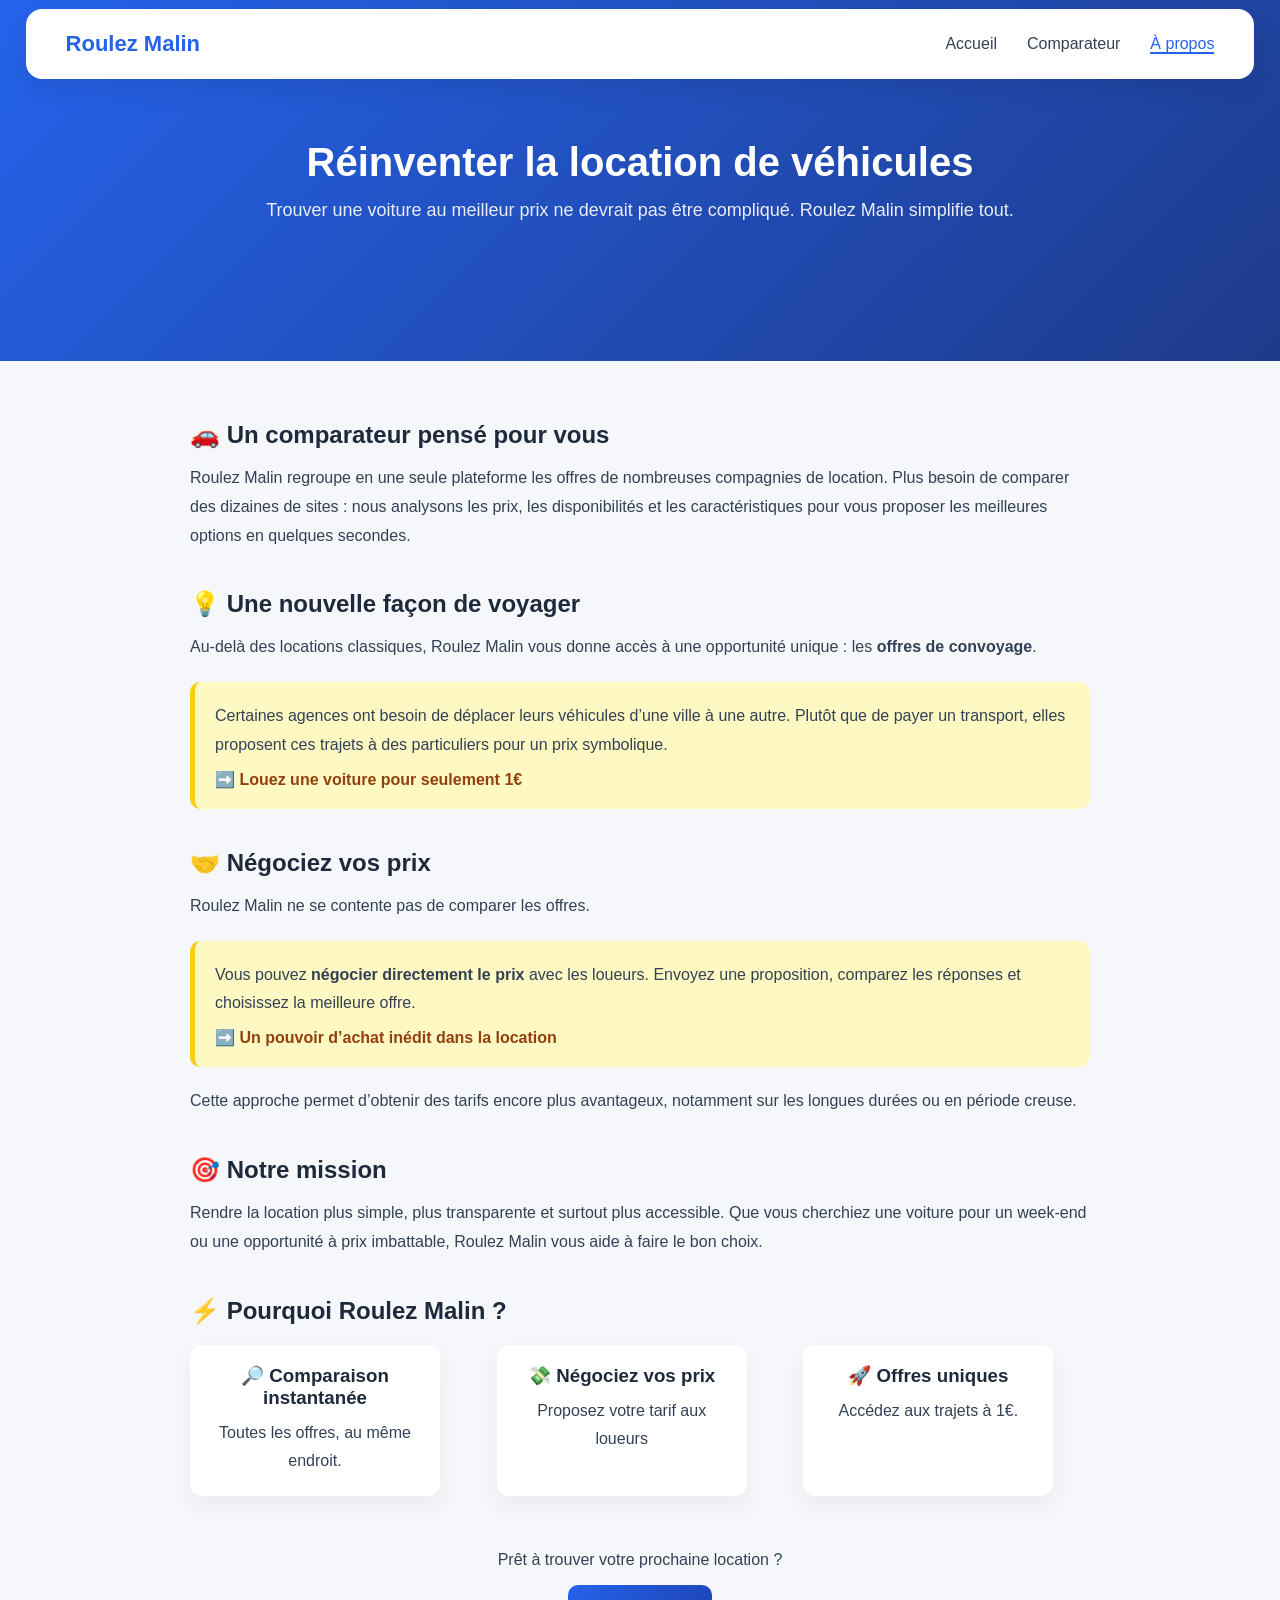
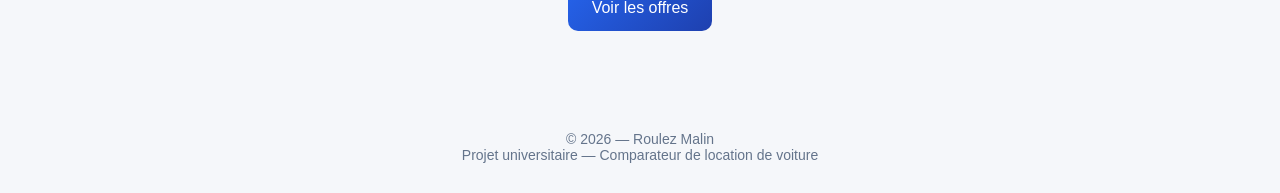
==== frontend/about.html @ 597c616f "test" ====
<!DOCTYPE html>
<html lang="fr">
<head>
    <meta charset="UTF-8">
    <title>À propos – Roulez Malin</title>
    <link rel="stylesheet" href="css/style.css">
    <script defer src="js/include.js"></script>
</head>
<body>

<!-- Menu -->
<div id="menu"></div>

<section class="about-hero">
    <div class="about-hero-content">
        <h1>Réinventer la location de véhicules</h1>
        <p>
            Trouver une voiture au meilleur prix ne devrait pas être compliqué.
            Roulez Malin simplifie tout.
        </p>
    </div>
</section>

<section class="about-content">
    <div class="about-container">

        <h2>🚗 Un comparateur pensé pour vous</h2>
        <p>
            Roulez Malin regroupe en une seule plateforme les offres de nombreuses compagnies de location.
            Plus besoin de comparer des dizaines de sites : nous analysons les prix, les disponibilités
            et les caractéristiques pour vous proposer les meilleures options en quelques secondes.
        </p>

        <h2>💡 Une nouvelle façon de voyager</h2>
        <p>
            Au-delà des locations classiques, Roulez Malin vous donne accès à une opportunité unique :
            les <strong>offres de convoyage</strong>.
        </p>

        <div class="highlight-box">
            <p>
                Certaines agences ont besoin de déplacer leurs véhicules d’une ville à une autre.
                Plutôt que de payer un transport, elles proposent ces trajets à des particuliers
                pour un prix symbolique.
            </p>
            <span>➡️ Louez une voiture pour seulement <strong>1€</strong></span>
        </div>

        <h2>🤝 Négociez vos prix</h2>

        <p>
            Roulez Malin ne se contente pas de comparer les offres.
        </p>

        <div class="highlight-box">
            <p>
                Vous pouvez <strong>négocier directement le prix</strong> avec les loueurs.
                Envoyez une proposition, comparez les réponses et choisissez la meilleure offre.
            </p>
            <span>➡️ Un pouvoir d’achat inédit dans la location</span>
        </div>

        <p>
            Cette approche permet d’obtenir des tarifs encore plus avantageux,
            notamment sur les longues durées ou en période creuse.
        </p>

        <h2>🎯 Notre mission</h2>
        <p>
            Rendre la location plus simple, plus transparente et surtout plus accessible.
            Que vous cherchiez une voiture pour un week-end ou une opportunité à prix imbattable,
            Roulez Malin vous aide à faire le bon choix.
        </p>

        <h2>⚡ Pourquoi Roulez Malin ?</h2>

        <div class="about-features">
            <div class="feature">
                <h3>🔎 Comparaison instantanée</h3>
                <p>Toutes les offres, au même endroit.</p>
            </div>

            <div class="feature">
                <h3>💸 Négociez vos prix</h3>
                <p>Proposez votre tarif aux loueurs</p>
            </div>

            <div class="feature">
                <h3>🚀 Offres uniques</h3>
                <p>Accédez aux trajets à 1€.</p>
            </div>
        </div>

        <div class="about-cta">
            <p>Prêt à trouver votre prochaine location ?</p>
            <a href="index.html" class="btn-primary">Voir les offres</a>
        </div>

    </div>
</section>

<!-- Footer -->
<div id="footer"></div>

</body>
<script>
        const currentPage = "about";
</script>
</html>
---- frontend/css/style.css ----
/* Reset */
* {
    margin: 0;
    padding: 0;
    box-sizing: border-box;
}

/* Fond */
body {
    font-family: "Segoe UI", Arial, sans-serif;
    background-color: #f5f7fa;
    color: #1e293b;
}

/* .background {
    position: fixed;
    inset: 0;
    background: url("../assets/background.jpg") center / cover no-repeat;
    z-index: -2;
}

.background::after {
    content: "";
    position: absolute;
    inset: 0;
    background: rgba(255, 255, 255, 0.75);
} */

/* Image header */
/*.header-image {
    margin-top: 120px;
    display: flex;
    justify-content: center;
}

.header-image img {
    width: 90%;
    height: 300px;
    object-fit: cover;
    border-radius: 20px;
}*/

/* Header */
.page-header {
    position: absolute;
    top: 0;
    left: 0;
    width: 100%;
    height: 90vh;
    background: url("../assets/header.jpg") center / cover no-repeat;
    z-index: 0;
}


/* Menu */
.navbar {
    position: fixed;
    top: 1%;
    left: 2%;
    right: 2%;
    height: 70px;
    background: white;
    border-radius: 16px;
    padding: 0 40px;
    display: flex;
    align-items: center;
    justify-content: space-between;
    box-shadow: 0 10px 25px rgba(0,0,0,0.08);
    z-index: 10; /* IMPORTANT */
}

.logo {
    font-size: 22px;
    font-weight: bold;
    color: #2563eb;
}

.nav-links {
    display: flex;
    list-style: none;
    gap: 30px;
}

.nav-links a {
    text-decoration: none;
    color: #334155;
    font-weight: 500;
}

.nav-links a.active {
    color: #2563eb;
    border-bottom: 2px solid #2563eb;
}

/* Bloc recherche */
.search-container {
    margin-top: 160px;
    display: flex;
    justify-content: center;
    padding-bottom: 100px;
}

.search-card {
    width: 800px;
    background: white;
    border-radius: 20px;
    padding: 40px 50px;
    box-shadow: 0 25px 50px rgba(0,0,0,0.1);
}

.search-card h1 {
    margin-bottom: 30px;
    text-align: center;
}

.search-wrapper {
    position: relative;
    z-index: 5;
    margin-top: 48vh;
    display: flex;
    justify-content: center;
}

.search-box {
    width: 70%;
    background: white;
    border-radius: 16px;
    padding: 25px 30px;
    box-shadow: 0 25px 50px rgba(0,0,0,0.15);
    /*overflow: visible;*/
}


/* Formulaire */
.form-group {
    margin-bottom: 20px;
}

.label {
    font-weight: 500;
    display: block;
}

input[type="text"],
input[type="datetime-local"] {
    width: 100%;
    padding: 12px;
    border-radius: 10px;
    border: 1px solid #cbd5e1;
    font-size: 15px;
}

input:disabled {
    background-color: #e5e7eb;
}

/* Radios */
.radio-group {
    display: flex;
    gap: 20px;
}

/* Checkbox */
.checkbox-inline {
    display: flex;
    align-items: center;
    gap: 10px;
    font-size: 14px;
}

.same-place {
    display: flex;
    align-items: center;
    gap: 6px;
    margin-left: 15px;
    cursor: pointer;
}

.same-place input {
    accent-color: #2563eb;
    cursor: pointer;
}

/* Dates côte à côte */
.form-row {
    display: flex;
    gap: 20px;
}

/* Footer */
.footer {
    margin-top: 80px;
    text-align: center;
    font-size: 14px;
    color: #64748b;
    padding-bottom: 30px;
}

.search-form {
    display: flex;
    flex-direction: column;
    gap: 15px;
}

/* Type véhicule */
.vehicle-type {
    display: flex;
    align-items: center;
    gap: 15px;
    font-size: 14px;
}

.vehicle-btn {
    padding: 8px 14px;
    border-radius: 20px;
    border: 1px solid #cbd5e1;
    background: white;
    cursor: pointer;
}

.vehicle-btn.active {
    background-color: #2563eb;
    color: white;
    border-color: #2563eb;
}

/* Ligne principale */
.search-row {
    display: grid;
    grid-template-columns: 1.2fr 1.2fr 1fr 1fr auto;
    gap: 15px;
    align-items: end;
}

.search-row label {
    font-size: 13px;
    margin-bottom: 4px;
    display: block;
}

.search-row input {
    width: 100%;
    padding: 10px;
    border-radius: 10px;
    border: 1px solid #cbd5e1;
    font-size: 14px;
}

.search-row > div {
    position: relative;
}

/* Bouton */
.search-action button {
    padding: 12px 22px;
    border-radius: 12px;
    border: none;
    background-color: #2563eb;
    color: white;
    font-size: 14px;
    cursor: pointer;
}

.search-action button:not(:disabled):hover {
    background-color: #1e40af;
}

.search-action button:disabled {
    background-color: #cbd5e1;
    cursor: not-allowed;
}

.autocomplete-results {
    position: absolute;
    top: calc(100% + 6px);
    left: 0;
    background: white;
    border-radius: 12px;
    box-shadow: 0 20px 40px rgba(0,0,0,0.2);
    z-index: 9999; /* 🔥 AU-DESSUS DE TOUT */
}

.autocomplete-item {
    padding: 10px 14px;
    font-size: 14px;
    cursor: pointer;
}

.autocomplete-item:hover {
    background-color: #f1f5f9;
}

/* ABOUT */

.about-hero {
    background: linear-gradient(135deg, #2563eb, #1e3a8a);
    color: white;
    padding: 140px 20px;
    text-align: center;
}

.about-hero h1 {
    font-size: 40px;
    margin-bottom: 15px;
}

.about-hero p {
    font-size: 18px;
    opacity: 0.9;
}

.about-content {
    padding: 20px 20px;
}

.about-container {
    max-width: 900px;
    margin: auto;
}

.about h2,
.about-content h2 {
    margin-top: 40px;
    margin-bottom: 15px;
    font-size: 24px;
}

.about-content p {
    font-size: 16px;
    line-height: 1.8;
    color: #334155;
}

.highlight-box {
    background: #fef9c3;
    border-left: 5px solid #facc15;
    padding: 20px;
    border-radius: 10px;
    margin: 20px 0;
}

.highlight-box span {
    display: block;
    margin-top: 10px;
    font-weight: 600;
    color: #92400e;
}

.about-features {
    display: grid;
    grid-template-columns: repeat(auto-fit, minmax(200px, 1fr));
    gap: 20px;
    margin-top: 20px;
}

.feature {
    background: white;
    padding: 20px;
    border-radius: 12px;
    box-shadow: 0 10px 25px rgba(0,0,0,0.05);
}

.feature h3 {
    margin-bottom: 10px;
}

.about-cta {
    margin-top: 50px;
    text-align: center;
}

.btn-primary {
    display: inline-block;
    padding: 14px 24px;
    background: linear-gradient(135deg, #2563eb, #1e40af);
    color: white;
    border-radius: 10px;
    text-decoration: none;
    margin-top: 10px;
    transition: transform 0.2s, box-shadow 0.2s;
}

.btn-primary:hover {
    transform: translateY(-2px);
    box-shadow: 0 10px 25px rgba(37,99,235,0.4);
}

/* Hero */

.hero {
    text-align: center;
    padding: 160px 20px 30px;
    position: relative;
}

.hero h1 {
    font-size: 36px;
    margin-bottom: 10px;
}

.hero p {
    font-size: 18px;
    color: #64748b;
}

/* Feature */

.features {
    display: flex;
    justify-content: center;
    gap: 30px;
    padding: 60px 20px;
    flex-wrap: wrap;
}

.feature {
    max-width: 250px;
    text-align: center;
}

/* Un euro */
.one-euro {
    background: #fef9c3;
    padding: 60px 20px;
    text-align: center;
}

.deal-section {
    padding: 80px 20px;
    background: #0f172a;
    color: white;
    text-align: center;
}

.deal-cards {
    display: flex;
    justify-content: center;
    gap: 25px;
    margin-top: 30px;
    flex-wrap: wrap;
}

.deal-card {
    background: #1e293b;
    padding: 25px;
    border-radius: 16px;
    width: 220px;
    position: relative;
    transition: transform 0.3s;
}

.deal-card:hover {
    transform: translateY(-5px);
}

.badge {
    position: absolute;
    top: 10px;
    right: 10px;
    background: #2563eb;
    padding: 5px 10px;
    border-radius: 8px;
    font-size: 12px;
}



/* Comment */

.how-it-works {
    padding: 60px 20px;
    text-align: center;
}

.steps {
    display: flex;
    justify-content: center;
    gap: 40px;
    margin-top: 30px;
    flex-wrap: wrap;
}

.steps div {
    background: white;
    padding: 20px 25px;
    border-radius: 12px;
    box-shadow: 0 8px 20px rgba(0,0,0,0.05);
    max-width: 220px;
}

/* Stats */

.stats {
    display: flex;
    justify-content: center;
    gap: 60px;
    padding: 60px 20px;
    text-align: center;
}

.stat h3 {
    font-size: 32px;
    color: #2563eb;
}

/* Review */

.reviews {
    padding: 80px 20px;
    text-align: center;
}

.review-cards {
    display: flex;
    justify-content: center;
    gap: 25px;
    margin-top: 30px;
    flex-wrap: wrap;
}

.review {
    background: white;
    padding: 20px;
    border-radius: 12px;
    max-width: 250px;
    box-shadow: 0 8px 20px rgba(0,0,0,0.05);
}
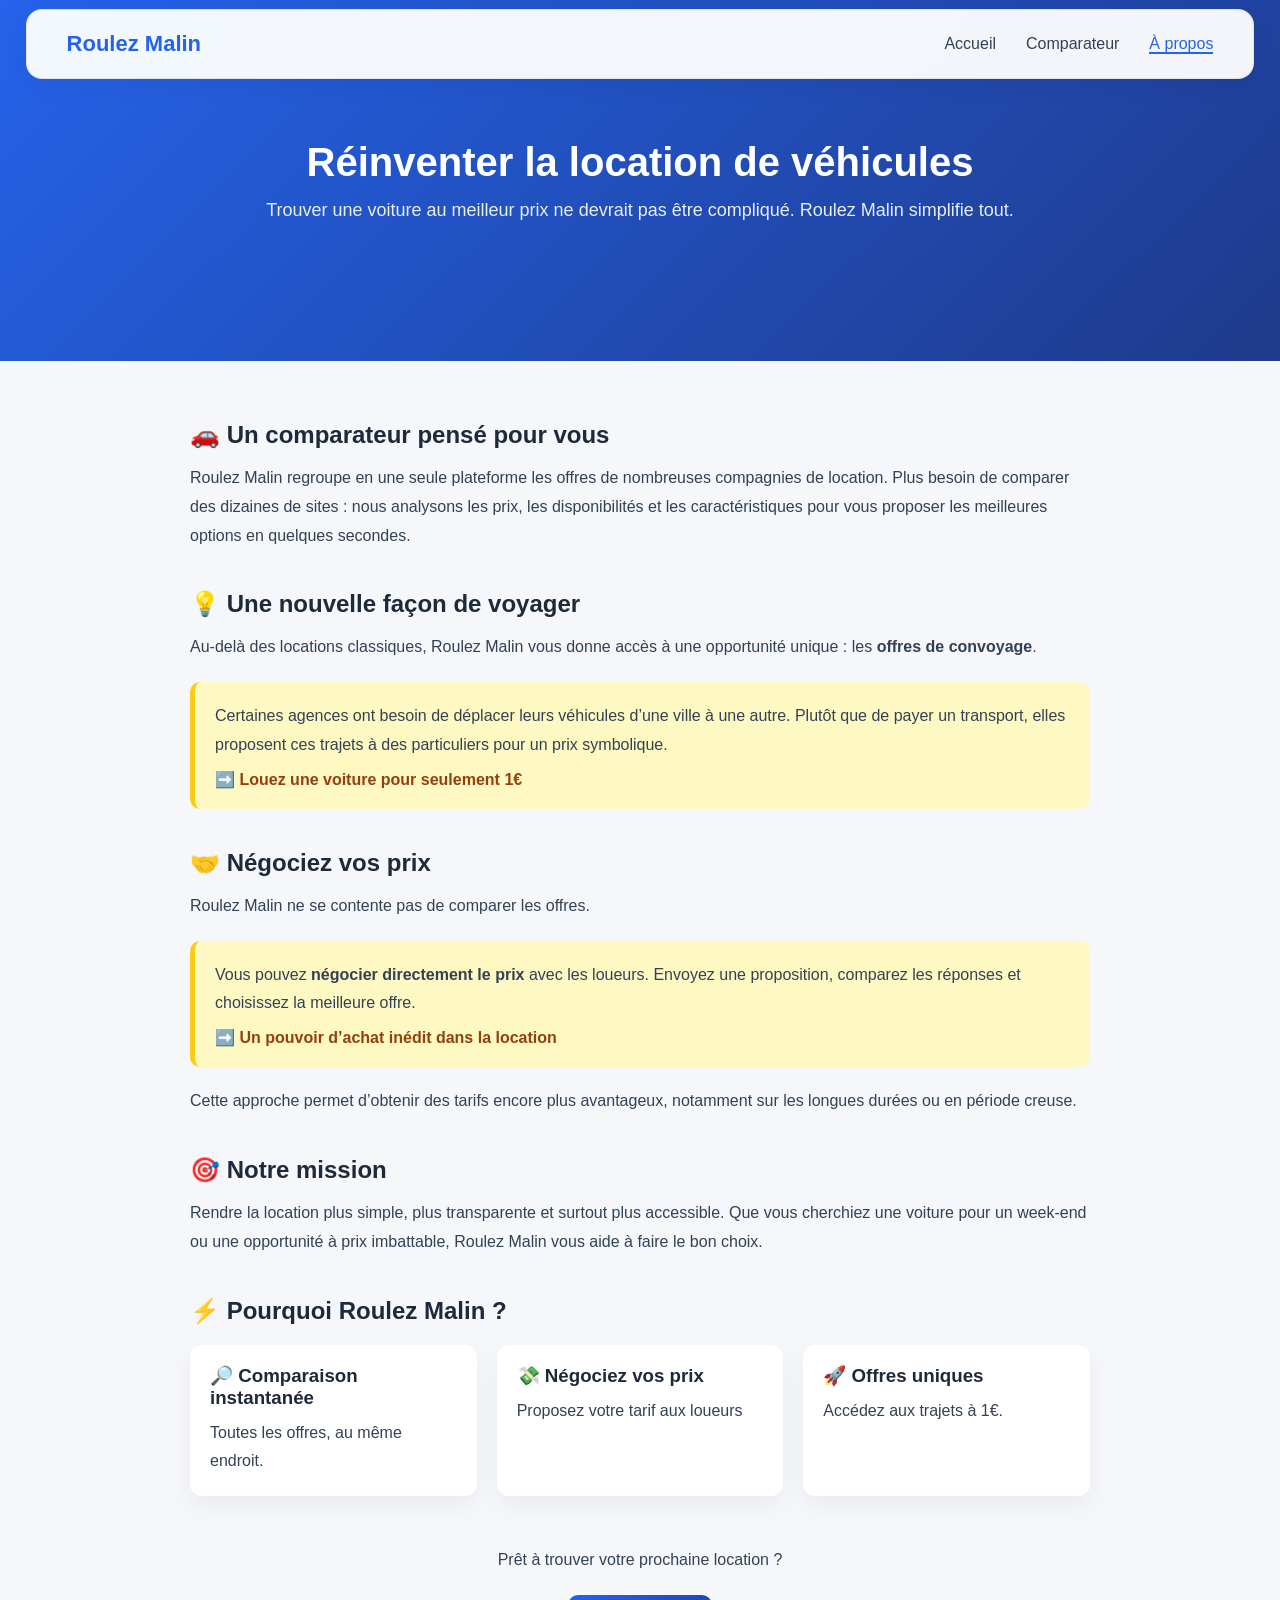
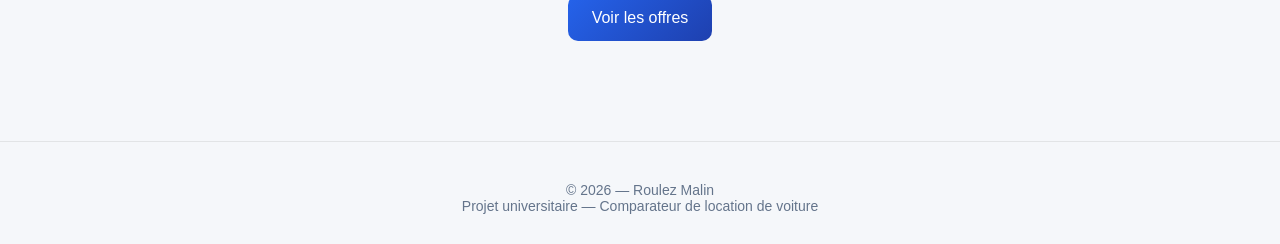
==== commit 70531752: "bug fix" ====
--- a/frontend/about.html
+++ b/frontend/about.html
@@ -2,7 +2,7 @@
 <html lang="fr">
 <head>
     <meta charset="UTF-8">
-    <title>À propos – Roulez Malin</title>
+    <title>Roulez Malin - À propos</title>
     <link rel="stylesheet" href="css/style.css">
     <script defer src="js/include.js"></script>
 </head>
--- a/frontend/css/style.css
+++ b/frontend/css/style.css
@@ -1,3 +1,15 @@
+:root {
+    --blue: #1a56db;
+    --blue-dark: #1240a8;
+    --white: rgba(255,255,255,0.95);
+    --bg: #f8f9ff;
+    --card: #fff;
+    --text: #0f172a;
+    --muted: #64748b;
+    --border: rgba(0,0,0,0.08);
+  }
+
+
 /* Reset */
 * {
     margin: 0;
@@ -11,34 +23,6 @@
     background-color: #f5f7fa;
     color: #1e293b;
 }
-
-/* .background {
-    position: fixed;
-    inset: 0;
-    background: url("../assets/background.jpg") center / cover no-repeat;
-    z-index: -2;
-}
-
-.background::after {
-    content: "";
-    position: absolute;
-    inset: 0;
-    background: rgba(255, 255, 255, 0.75);
-} */
-
-/* Image header */
-/*.header-image {
-    margin-top: 120px;
-    display: flex;
-    justify-content: center;
-}
-
-.header-image img {
-    width: 90%;
-    height: 300px;
-    object-fit: cover;
-    border-radius: 20px;
-}*/
 
 /* Header */
 .page-header {
@@ -59,15 +43,25 @@
     left: 2%;
     right: 2%;
     height: 70px;
-    background: white;
+    background: rgba(255,255,255,0.95);
     border-radius: 16px;
+    border: 1px solid var(--border);
     padding: 0 40px;
     display: flex;
     align-items: center;
     justify-content: space-between;
-    box-shadow: 0 10px 25px rgba(0,0,0,0.08);
-    z-index: 10; /* IMPORTANT */
-}
+    backdrop-filter: blur(20px);
+    box-shadow: 0 4px 24px rgba(0,0,0,0.06);
+    z-index: 99; /* IMPORTANT */
+    animation: slideDown 0.6s cubic-bezier(.22,1,.36,1);
+}
+
+@keyframes slideDown {
+    from { transform: translateY(-20px); opacity: 0; }
+    to { transform: translateY(0); opacity: 1; }
+}
+
+/* */
 
 .logo {
     font-size: 22px;
@@ -113,22 +107,22 @@
     text-align: center;
 }
 
-.search-wrapper {
+/*.search-wrapper {
     position: relative;
     z-index: 5;
     margin-top: 48vh;
     display: flex;
     justify-content: center;
-}
-
-.search-box {
+    animation: fadeUp 0.8s 0.2s both;
+}*/
+
+/*.search-box {
     width: 70%;
     background: white;
     border-radius: 16px;
     padding: 25px 30px;
     box-shadow: 0 25px 50px rgba(0,0,0,0.15);
-    /*overflow: visible;*/
-}
+} */
 
 
 /* Formulaire */
@@ -196,14 +190,14 @@
     padding-bottom: 30px;
 }
 
-.search-form {
+/*.search-form {
     display: flex;
     flex-direction: column;
     gap: 15px;
 }
 
 /* Type véhicule */
-.vehicle-type {
+/*.vehicle-type {
     display: flex;
     align-items: center;
     gap: 15px;
@@ -222,10 +216,10 @@
     background-color: #2563eb;
     color: white;
     border-color: #2563eb;
-}
+} */
 
 /* Ligne principale */
-.search-row {
+/*.search-row {
     display: grid;
     grid-template-columns: 1.2fr 1.2fr 1fr 1fr auto;
     gap: 15px;
@@ -248,10 +242,10 @@
 
 .search-row > div {
     position: relative;
-}
+} */
 
 /* Bouton */
-.search-action button {
+/*.search-action button {
     padding: 12px 22px;
     border-radius: 12px;
     border: none;
@@ -268,7 +262,7 @@
 .search-action button:disabled {
     background-color: #cbd5e1;
     cursor: not-allowed;
-}
+} */
 
 .autocomplete-results {
     position: absolute;
@@ -376,7 +370,7 @@
     color: white;
     border-radius: 10px;
     text-decoration: none;
-    margin-top: 10px;
+    margin-top: 20px;
     transition: transform 0.2s, box-shadow 0.2s;
 }
 
@@ -387,6 +381,11 @@
 
 /* Hero */
 
+@keyframes fadeUp {
+    from { opacity: 0; transform: translateY(24px); }
+    to { opacity: 1; transform: translateY(0); }
+  }
+
 .hero {
     text-align: center;
     padding: 160px 20px 30px;
@@ -396,97 +395,208 @@
 .hero h1 {
     font-size: 36px;
     margin-bottom: 10px;
+    animation: fadeUp 0.8s 0.2s both;
 }
 
 .hero p {
     font-size: 18px;
     color: #64748b;
-}
-
-/* Feature */
+    animation: fadeUp 0.8s 0.2s both;
+}
+
+.hero .accent {
+    color: #1659ec;
+    position: relative;
+    display: inline-block;
+}
+
+.hero .accent::after {
+    content: '';
+    position: absolute;
+    bottom: 0px;
+    left: 0; right: 0;
+    height: 4px;
+    background: linear-gradient(90deg, white, white);
+    border-radius: 2px;
+    animation: underlineIn 0.8s 1.2s both;
+}
+
+  @keyframes underlineIn {
+    from { transform: scaleX(0); }
+    to { transform: scaleX(1); }
+}
+
+/* Feature */ /*
 
 .features {
     display: flex;
     justify-content: center;
     gap: 30px;
-    padding: 60px 20px;
+    padding: 80px 20px;
     flex-wrap: wrap;
 }
 
-.feature {
-    max-width: 250px;
-    text-align: center;
-}
-
-/* Un euro */
-.one-euro {
-    background: #fef9c3;
-    padding: 60px 20px;
-    text-align: center;
-}
-
-.deal-section {
-    padding: 80px 20px;
+.feature-card {
+    background: white;
+    padding: 30px;
+    border-radius: 16px;
+    max-width: 260px;
+    text-align: center;
+    transition: transform 0.3s, box-shadow 0.3s;
+}
+
+.feature-card:hover {
+    transform: translateY(-8px);
+    box-shadow: 0 20px 40px rgba(0,0,0,0.08);
+}
+
+.feature-card.highlight {
+    border: 2px solid #2563eb;
+} */
+
+.features {
+    padding: 100px 24px;
+    max-width: 1100px;
+    margin: auto;
+  }
+
+  .section-title {
+    font-family: 'Syne', sans-serif;
+    font-weight: 800;
+    font-size: 36px;
+    letter-spacing: -1px;
+    text-align: center;
+    margin-bottom: 60px;
+    opacity: 0;
+    transform: translateY(24px);
+    transition: all 0.6s;
+  }
+  .section-title.visible { opacity: 1; transform: translateY(0); }
+
+  .feature-grid {
+    display: grid;
+    grid-template-columns: repeat(3, 1fr);
+    gap: 20px;
+  }
+
+  .feature-card {
+    background: white;
+    border: 1px solid var(--border);
+    border-radius: 20px;
+    padding: 32px 28px;
+    transition: transform 0.3s, box-shadow 0.3s, border-color 0.3s;
+    opacity: 0;
+    transform: translateY(30px);
+    cursor: pointer;
+  }
+
+  .feature-card.visible {
+    opacity: 1;
+    transform: translateY(0);
+  }
+
+  .feature-card:nth-child(2) { transition-delay: 0.1s; }
+  .feature-card:nth-child(3) { transition-delay: 0.2s; }
+
+  .feature-card:hover {
+    transform: translateY(-6px);
+    box-shadow: 0 20px 50px rgba(26,86,219,0.12);
+    border-color: rgba(26,86,219,0.25);
+  }
+
+  .feature-card.featured {
+    background: linear-gradient(135deg, var(--blue) 0%, #4f46e5 100%);
+    border-color: transparent;
+    color: white;
+  }
+
+  .feature-card.featured:hover {
+    box-shadow: 0 20px 50px rgba(26,86,219,0.4);
+  }
+
+  .feature-icon {
+    width: 48px; height: 48px;
+    border-radius: 14px;
+    display: flex; align-items: center; justify-content: center;
+    font-size: 22px;
+    margin-bottom: 18px;
+    background: var(--blue-glow);
+  }
+
+  .feature-card.featured .feature-icon { background: rgba(255,255,255,0.2); }
+
+  .feature-card h3 {
+    font-family: 'Syne', sans-serif;
+    font-weight: 700;
+    font-size: 18px;
+    margin-bottom: 10px;
+    letter-spacing: -0.3px;
+  }
+
+  .feature-card p { font-size: 14px; line-height: 1.6; color: var(--muted); }
+  .feature-card.featured p { color: rgba(255,255,255,0.75); }
+
+/* Deals */
+
+.deals {
+    padding: 80px 24px;
     background: #0f172a;
     color: white;
     text-align: center;
-}
-
-.deal-cards {
+  }
+
+  .deals .section-title { color: white; }
+
+  .deal-grid {
     display: flex;
     justify-content: center;
-    gap: 25px;
-    margin-top: 30px;
+    gap: 20px;
     flex-wrap: wrap;
-}
-
-.deal-card {
-    background: #1e293b;
-    padding: 25px;
-    border-radius: 16px;
+    margin-top: 40px;
+  }
+
+  .deal-card {
+    background: rgba(255,255,255,0.05);
+    border: 1px solid rgba(255,255,255,0.1);
+    border-radius: 20px;
+    padding: 28px 32px;
     width: 220px;
     position: relative;
-    transition: transform 0.3s;
-}
-
-.deal-card:hover {
-    transform: translateY(-5px);
-}
-
-.badge {
-    position: absolute;
-    top: 10px;
-    right: 10px;
-    background: #2563eb;
-    padding: 5px 10px;
+    transition: transform 0.3s, background 0.3s;
+    text-align: left;
+    opacity: 0;
+    transform: translateY(30px);
+    transition: opacity 0.5s, transform 0.5s, background 0.3s;
+  }
+
+  .deal-card.visible { opacity: 1; transform: translateY(0); }
+  .deal-card:nth-child(2).visible { transition-delay: 0.12s; }
+  .deal-card:nth-child(3).visible { transition-delay: 0.24s; }
+
+  .deal-card:hover {
+    background: rgba(26,86,219,0.25);
+    border-color: rgba(26,86,219,0.5);
+  }
+
+  .badge {
+    display: inline-block;
+    background: linear-gradient(135deg, var(--blue), #6366f1);
+    color: white;
+    font-size: 12px;
+    font-weight: 700;
+    padding: 4px 10px;
     border-radius: 8px;
-    font-size: 12px;
-}
-
-
-
-/* Comment */
-
-.how-it-works {
-    padding: 60px 20px;
-    text-align: center;
-}
-
-.steps {
-    display: flex;
-    justify-content: center;
-    gap: 40px;
-    margin-top: 30px;
-    flex-wrap: wrap;
-}
-
-.steps div {
-    background: white;
-    padding: 20px 25px;
-    border-radius: 12px;
-    box-shadow: 0 8px 20px rgba(0,0,0,0.05);
-    max-width: 220px;
-}
+    margin-bottom: 14px;
+  }
+
+  .deal-card h3 {
+    font-family: 'Syne', sans-serif;
+    font-weight: 700;
+    font-size: 18px;
+    margin-bottom: 6px;
+  }
+
+  .deal-card p { font-size: 13px; color: rgba(255,255,255,0.5); }
 
 /* Stats */
 
@@ -494,34 +604,262 @@
     display: flex;
     justify-content: center;
     gap: 60px;
-    padding: 60px 20px;
-    text-align: center;
-}
-
-.stat h3 {
-    font-size: 32px;
-    color: #2563eb;
-}
+    padding: 60px 24px;
+    border-top: 1px solid var(--border);
+    border-bottom: 1px solid var(--border);
+    background: white;
+  }
+
+  .stat {
+    text-align: center;
+    opacity: 0;
+    transform: translateY(20px);
+    transition: opacity 0.6s, transform 0.6s;
+  }
+  .stat.visible { opacity: 1; transform: translateY(0); }
+  .stat:nth-child(2) { transition-delay: 0.15s; }
+  .stat:nth-child(3) { transition-delay: 0.3s; }
+
+  .stat-num {
+    font-family: 'Syne', sans-serif;
+    font-weight: 800;
+    font-size: 40px;
+    color: var(--blue);
+    letter-spacing: -1px;
+    line-height: 1;
+  }
+
+  .stat-label { font-size: 14px; color: var(--muted); margin-top: 6px; }
 
 /* Review */
 
-.reviews {
+.reviews { padding: 100px 24px; max-width: 1000px; margin: auto; }
+  .review-grid { display: grid; grid-template-columns: repeat(3, 1fr); gap: 20px; margin-top: 50px; }
+
+  .review {
+    background: white;
+    border: 1px solid var(--border);
+    border-radius: 18px;
+    padding: 28px;
+    opacity: 0;
+    transform: translateY(20px);
+    transition: opacity 0.5s, transform 0.5s;
+  }
+  .review.visible { opacity: 1; transform: translateY(0); }
+  .review:nth-child(2).visible { transition-delay: 0.12s; }
+  .review:nth-child(3).visible { transition-delay: 0.24s; }
+
+  .stars { font-size: 14px; margin-bottom: 12px; color: #f59e0b; }
+  .review p { font-size: 14px; line-height: 1.65; color: #334155; font-style: italic; margin-bottom: 14px; }
+  .review-author { font-size: 13px; font-weight: 600; color: var(--muted); }
+
+  /* FOOTER */
+  footer {
+    text-align: center;
+    padding: 40px 24px;
+    font-size: 13px;
+    color: var(--muted);
+    border-top: 1px solid var(--border);
+  }
+
+  .scroll-reveal {
+    opacity: 0;
+    transform: translateY(24px);
+    transition: opacity 0.7s cubic-bezier(.22,1,.36,1), transform 0.7s cubic-bezier(.22,1,.36,1);
+  }
+  .scroll-reveal.visible { opacity: 1; transform: translateY(0); }
+
+/* Negoc */
+
+.negociation {
+    background: linear-gradient(135deg, #2563eb, #1e3a8a);
+    color: white;
+    padding: 100px 20px;
+    text-align: center;
+}
+
+.negociation h2 {
+    opacity: 0.8;
+    margin-bottom: 10px;
+}
+
+.negociation h3 {
+    font-size: 28px;
+    margin-bottom: 20px;
+}
+
+/* Hero Tag */
+
+.hero-tag {
+    display: inline-flex;
+    align-items: center;
+    gap: 8px;
+    background: rgba(255, 255, 255, 0.95);
+    border: 1px solid rgba(26,86,219,0.25);
+    color: var(--blue);
+    font-size: 15px;
+    font-weight: 500;
+    padding: 6px 14px;
+    border-radius: 100px;
+    margin-bottom: 28px;
+    animation: fadeUp 0.8s 0.2s both;
+    position: absolute;
+    margin-left: 40%;
+  }
+
+  .hero-tag::before {
+    content: '';
+    width: 6px; height: 6px;
+    background: var(--blue);
+    border-radius: 50%;
+    animation: pulse 1.5s infinite;
+  }
+
+  @keyframes pulse {
+    0%, 100% { opacity: 1; transform: scale(1); }
+    50% { opacity: 0.5; transform: scale(0.8); }
+  }
+
+/* Ready */
+
+.ready {
+    /*color: white;*/
+    text-align: center;
     padding: 80px 20px;
-    text-align: center;
-}
-
-.review-cards {
+}
+
+/* Search Refont */
+.search-wrapper {
+    margin-top: 48px;
+    width: 100%;
+    animation: fadeUp 0.8s 0.65s both;
+    position: relative;
+    z-index: 10;
+    margin-top: 48vh;
     display: flex;
     justify-content: center;
-    gap: 25px;
-    margin-top: 30px;
-    flex-wrap: wrap;
-}
-
-.review {
-    background: white;
-    padding: 20px;
+  }
+
+  .search-box {
+    background: rgba(255,255,255,0.92);
+    backdrop-filter: blur(24px);
+    border: 1px solid var(--border);
+    border-radius: 24px;
+    padding: 28px 32px;
+    box-shadow: 0 20px 60px rgba(26,86,219,0.12), 0 4px 16px rgba(0,0,0,0.06);
+  }
+
+  .vehicle-type {
+    display: flex;
+    align-items: center;
+    gap: 10px;
+    margin-bottom: 20px;
+  }
+
+  .vehicle-label { font-size: 13px; color: var(--muted); font-weight: 500; }
+
+  .vehicle-btn {
+    padding: 6px 16px;
+    border-radius: 100px;
+    border: 1px solid var(--border);
+    background: transparent;
+    font-size: 13px;
+    font-weight: 500;
+    cursor: pointer;
+    transition: all 0.2s;
+    color: var(--muted);
+  }
+
+  .vehicle-btn.active {
+    background: var(--blue);
+    color: white;
+    border-color: var(--blue);
+  }
+
+  .vehicle-btn:hover:not(.active) {
+    border-color: var(--blue);
+    color: var(--blue);
+  }
+
+  .same-place-label {
+    display: flex; align-items: center; gap: 6px;
+    font-size: 14px; color: var(--muted); cursor: pointer; margin-left: auto;
+  }
+
+  .same-place-label input { accent-color: var(--blue); }
+
+  .search-row {
+    display: grid;
+    grid-template-columns: 1.2fr 1.2fr 1fr 1fr 0.8fr auto;
+    gap: 12px;
+    align-items: end;
+  }
+
+  .field-group { display: flex; flex-direction: column; gap: 6px; }
+
+  .field-label {
+    font-size: 11px;
+    font-weight: 700;
+    text-transform: uppercase;
+    letter-spacing: 0.8px;
+    color: var(--muted);
+    text-align: center;
+  }
+
+  .field-input {
+    width: 100%;
+    padding: 11px 14px;
     border-radius: 12px;
-    max-width: 250px;
-    box-shadow: 0 8px 20px rgba(0,0,0,0.05);
+    border: 1px solid var(--border);
+    background: var(--bg);
+    font-size: 14px;
+    font-family: 'DM Sans', sans-serif;
+    color: var(--text);
+    transition: border-color 0.2s, box-shadow 0.2s;
+    outline: none;
+  }
+
+  .field-input:focus {
+    border-color: var(--blue);
+    box-shadow: 0 0 0 3px var(--blue-glow);
+  }
+
+  .search-btn {
+    padding: 11px 24px;
+    border-radius: 12px;
+    border: none;
+    background: linear-gradient(135deg, var(--blue), var(--blue-dark));
+    color: white;
+    font-size: 14px;
+    font-weight: 600;
+    font-family: 'DM Sans', sans-serif;
+    cursor: pointer;
+    transition: transform 0.15s, box-shadow 0.2s;
+    white-space: nowrap;
+    box-shadow: 0 4px 16px rgba(26,86,219,0.35);
+  }
+
+  .search-btn:hover {
+    transform: translateY(-1px);
+    box-shadow: 0 8px 24px rgba(26,86,219,0.45);
+  }
+
+  .search-btn:disabled {
+    background: linear-gradient(135deg, #cbd5e1, #94a3b8); /* gris doux */
+    color: #e2e8f0;
+
+    cursor: not-allowed;
+
+    box-shadow: none;
+    transform: none;
+    filter: grayscale(20%);
+
+    opacity: 0.7;
+   
+
+}
+
+.search-btn:disabled:hover {
+    transform: none;
+    box-shadow: none;
 }
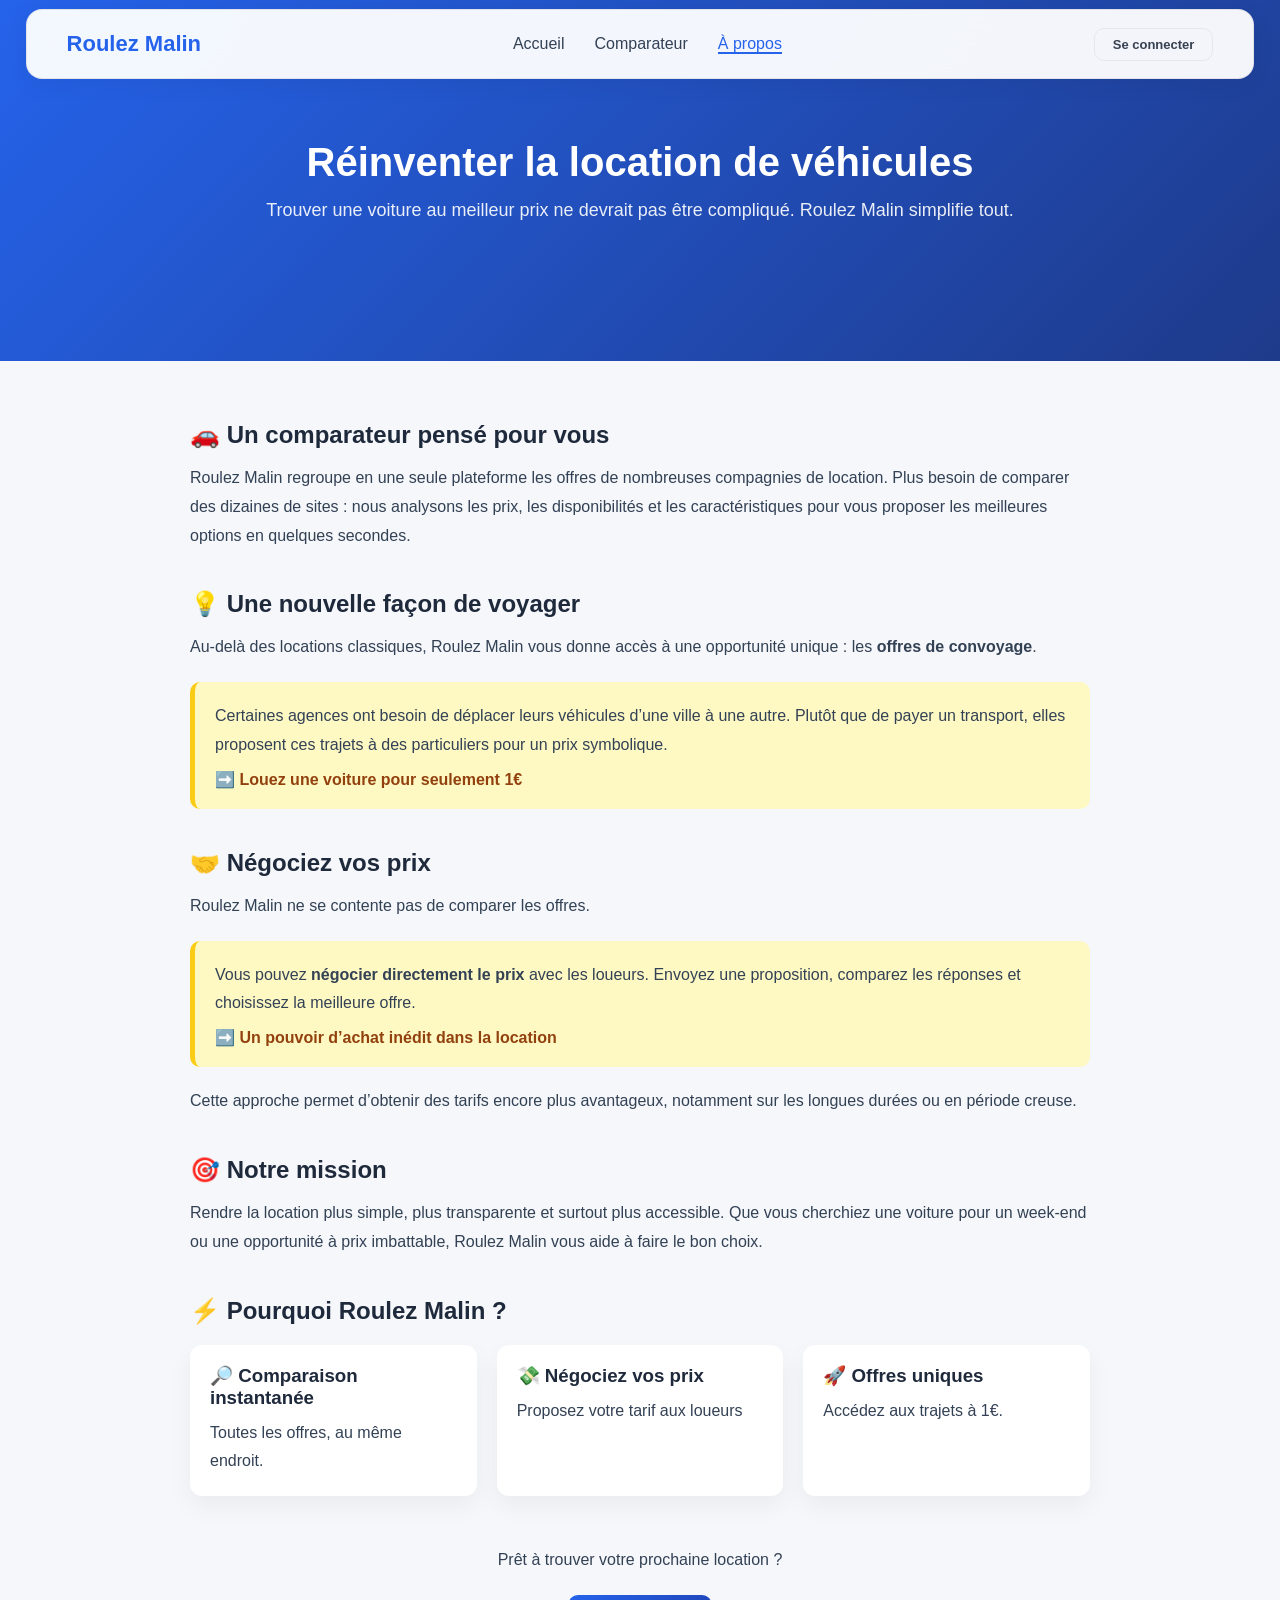
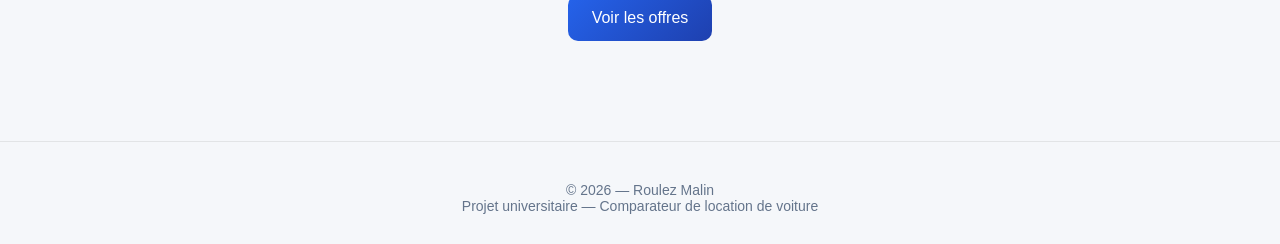
==== commit b4fb303e: "bug fix" ====
--- a/frontend/about.html
+++ b/frontend/about.html
@@ -4,7 +4,7 @@
     <meta charset="UTF-8">
     <title>Roulez Malin - À propos</title>
     <link rel="stylesheet" href="css/style.css">
-    <script defer src="js/include.js"></script>
+    <script defer type="module" src="js/include.js"></script>
 </head>
 <body>
 
--- a/frontend/css/style.css
+++ b/frontend/css/style.css
@@ -862,4 +862,87 @@
 .search-btn:disabled:hover {
     transform: none;
     box-shadow: none;
-}+}
+
+/* Partenaire */
+
+.partners { 
+    padding: 48px 0;
+    overflow: hidden;
+    position: relative;
+}
+.partners-label {
+  text-align: center; font-size: 12px; font-weight: 600;
+  letter-spacing: 1.5px; text-transform: uppercase;
+  color: var(--muted); margin-bottom: 28px;
+}
+
+.carousel-section {
+    padding: 48px 0;
+    overflow: hidden;
+    position: relative;
+  }
+  .carousel-label {
+    text-align: center;
+    font-size: 12px;
+    font-weight: 600;
+    letter-spacing: 1.5px;
+    text-transform: uppercase;
+    color: var(--color-text-tertiary);
+    margin-bottom: 28px;
+  }
+  .carousel-track-wrap {
+    overflow: hidden;
+    position: relative;
+  }
+  .carousel-track-wrap::before,
+  .carousel-track-wrap::after {
+    content: '';
+    position: absolute;
+    top: 0; bottom: 0;
+    width: 80px;
+    z-index: 2;
+    pointer-events: none;
+  }
+  .carousel-track-wrap::before {
+    left: 0;
+    background: linear-gradient(to right, var(--color-background-primary), transparent);
+  }
+  .carousel-track-wrap::after {
+    right: 0;
+    background: linear-gradient(to left, var(--color-background-primary), transparent);
+  }
+  .carousel-track {
+    display: flex;
+    gap: 0;
+    width: max-content;
+    animation: scroll-logos 38s linear infinite;
+  }
+  .carousel-track:hover {
+    animation-play-state: paused;
+  }
+  @keyframes scroll-logos {
+    from { transform: translateX(0); }
+    to   { transform: translateX(-50%); }
+  }
+  .logo-item {
+    display: flex;
+    align-items: center;
+    justify-content: center;
+    width: 160px;
+    height: 80px;
+    flex-shrink: 0;
+    cursor: default;
+    padding: 0 20px;
+  }
+  .logo-item svg {
+    width: 100%;
+    max-height: 44px;
+    transition: filter 0.35s ease, opacity 0.35s ease;
+    filter: grayscale(100%) brightness(0.55);
+    opacity: 0.6;
+  }
+  .logo-item:hover svg {
+    filter: grayscale(0%) brightness(1);
+    opacity: 1;
+  }
